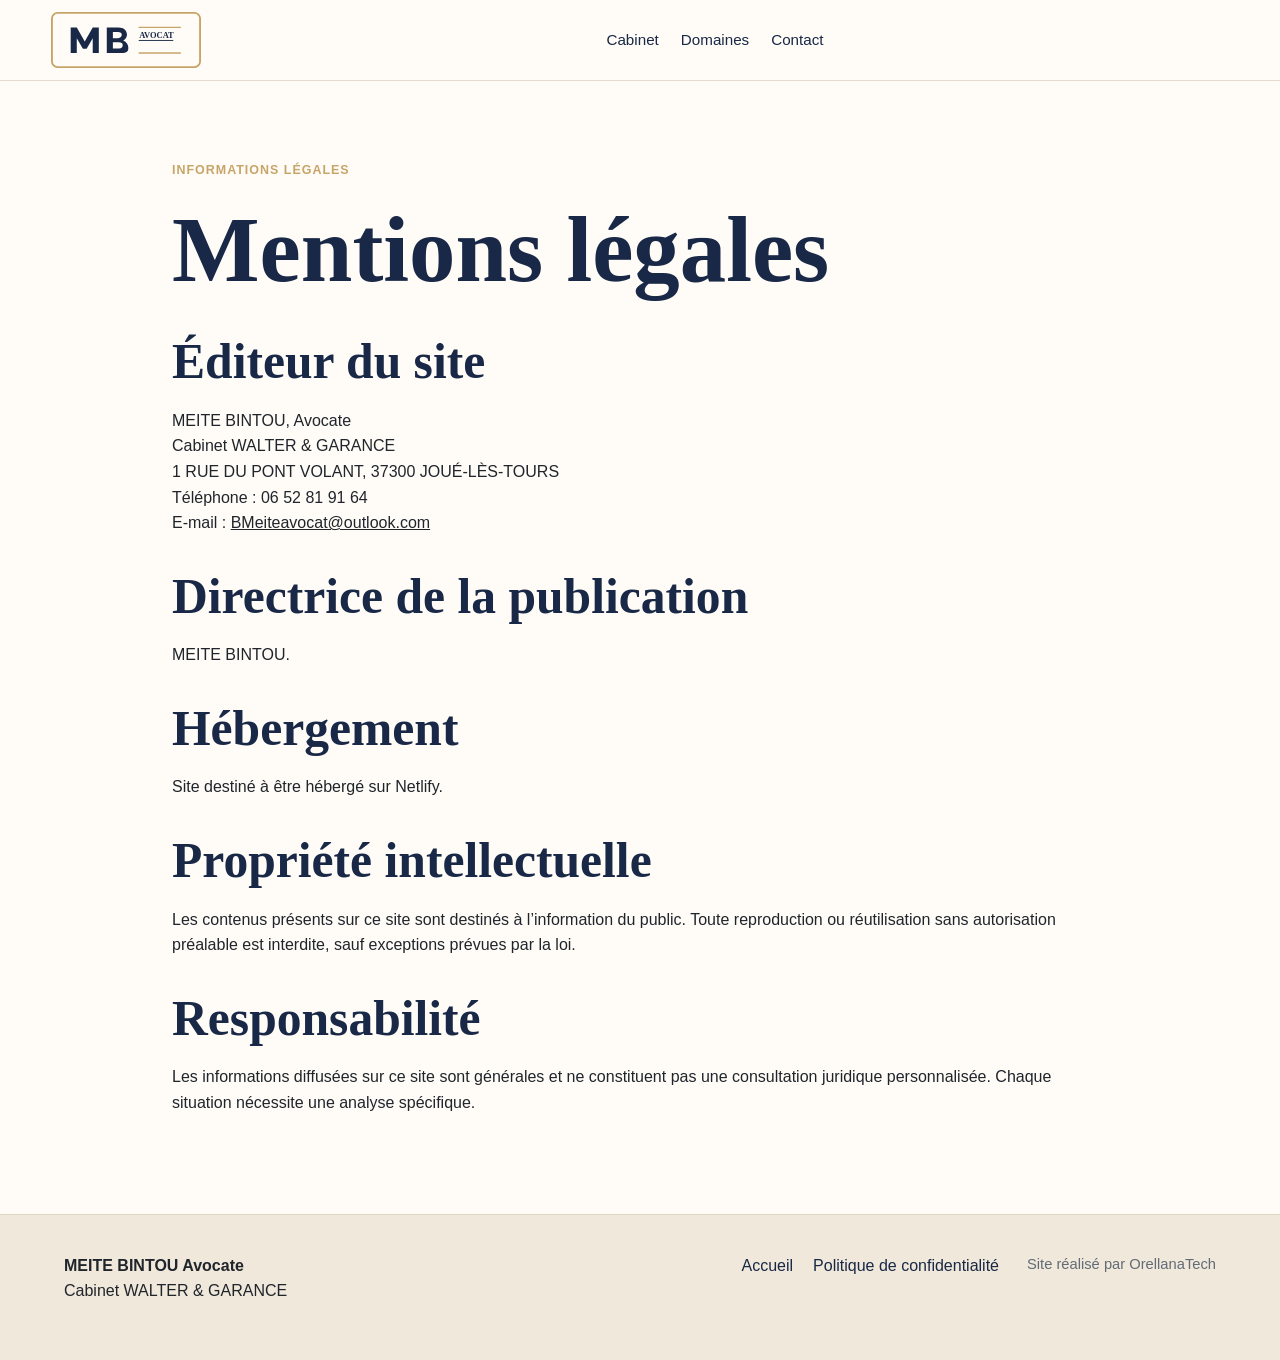
==== mentions-legales.html @ affeeea2 "Create static law office website" ====
<!doctype html>
<html lang="fr">
  <head>
    <meta charset="utf-8">
    <meta name="viewport" content="width=device-width, initial-scale=1">
    <title>Mentions légales | MEITE BINTOU Avocate</title>
    <meta name="description" content="Mentions légales du site de MEITE BINTOU Avocate, cabinet WALTER & GARANCE à Joué-lès-Tours.">
    <link rel="icon" href="assets/logo.svg" type="image/svg+xml">
    <link rel="stylesheet" href="style.css">
  </head>
  <body>
    <header class="site-header">
      <a class="brand" href="index.html"><img src="assets/logo.svg" alt="Logo MB Avocat"></a>
      <nav class="nav legal-nav" aria-label="Navigation">
        <a href="index.html#cabinet">Cabinet</a>
        <a href="index.html#domaines">Domaines</a>
        <a href="index.html#contact">Contact</a>
      </nav>
    </header>
    <main class="legal-page">
      <p class="eyebrow">Informations légales</p>
      <h1>Mentions légales</h1>
      <section>
        <h2>Éditeur du site</h2>
        <p>MEITE BINTOU, Avocate<br>Cabinet WALTER & GARANCE<br>1 RUE DU PONT VOLANT, 37300 JOUÉ-LÈS-TOURS<br>Téléphone : 06 52 81 91 64<br>E-mail : <a href="mailto:BMeiteavocat@outlook.com">BMeiteavocat@outlook.com</a></p>
        <!-- À compléter : barreau d'inscription, numéro SIRET, numéro TVA intracommunautaire si applicables et fournis. -->
      </section>
      <section>
        <h2>Directrice de la publication</h2>
        <p>MEITE BINTOU.</p>
      </section>
      <section>
        <h2>Hébergement</h2>
        <p>Site destiné à être hébergé sur Netlify.</p>
        <!-- À compléter après publication : dénomination complète et adresse de l'hébergeur si nécessaire. -->
      </section>
      <section>
        <h2>Propriété intellectuelle</h2>
        <p>Les contenus présents sur ce site sont destinés à l’information du public. Toute reproduction ou réutilisation sans autorisation préalable est interdite, sauf exceptions prévues par la loi.</p>
      </section>
      <section>
        <h2>Responsabilité</h2>
        <p>Les informations diffusées sur ce site sont générales et ne constituent pas une consultation juridique personnalisée. Chaque situation nécessite une analyse spécifique.</p>
      </section>
    </main>
    <footer class="site-footer">
      <p><strong>MEITE BINTOU Avocate</strong><br>Cabinet WALTER & GARANCE</p>
      <nav><a href="index.html">Accueil</a><a href="politique-confidentialite.html">Politique de confidentialité</a></nav>
      <p class="credit">Site réalisé par OrellanaTech</p>
    </footer>
  </body>
</html>
---- style.css ----
:root {
  --navy: #182846;
  --navy-soft: #23375d;
  --gold: #c7a568;
  --gold-soft: #eadfca;
  --paper: #fffcf7;
  --cream: #f4efe6;
  --ink: #20252c;
  --muted: #626b76;
  --line: #ded4c2;
  --white: #ffffff;
  --shadow: 0 18px 50px rgba(24, 40, 70, 0.12);
}

* { box-sizing: border-box; }
html { scroll-behavior: smooth; }
body {
  margin: 0;
  background: var(--paper);
  color: var(--ink);
  font-family: Arial, Helvetica, sans-serif;
  line-height: 1.6;
}

img { max-width: 100%; display: block; }
a { color: inherit; }
h1, h2, h3 {
  color: var(--navy);
  font-family: Georgia, "Times New Roman", serif;
  line-height: 1.1;
  margin: 0 0 18px;
  letter-spacing: 0;
}
h1 { font-size: clamp(2.8rem, 8vw, 5.8rem); }
h1 span { font-size: clamp(2rem, 5vw, 3.5rem); color: var(--gold); }
h2 { font-size: clamp(2rem, 4vw, 3.1rem); }
h3 { font-size: 1.25rem; }
p { margin: 0 0 18px; }

.skip-link, .sr-only {
  position: absolute;
  width: 1px;
  height: 1px;
  overflow: hidden;
  clip: rect(0 0 0 0);
}
.skip-link:focus {
  width: auto;
  height: auto;
  clip: auto;
  z-index: 20;
  padding: 10px 14px;
  background: var(--navy);
  color: var(--white);
}

.site-header {
  position: sticky;
  top: 0;
  z-index: 10;
  display: grid;
  grid-template-columns: auto 1fr auto;
  align-items: center;
  gap: 24px;
  padding: 12px clamp(18px, 4vw, 56px);
  background: rgba(255, 252, 247, 0.94);
  border-bottom: 1px solid rgba(222, 212, 194, 0.8);
  backdrop-filter: blur(14px);
}
.brand img { width: 150px; }
.nav {
  display: flex;
  justify-content: center;
  gap: 22px;
  font-size: 0.95rem;
}
.nav a, .site-footer a {
  text-decoration: none;
  color: var(--navy);
}
.nav a:hover, .site-footer a:hover { color: var(--gold); }
.nav-toggle { display: none; }

.btn {
  display: inline-flex;
  align-items: center;
  justify-content: center;
  min-height: 46px;
  padding: 12px 20px;
  border: 1px solid var(--navy);
  border-radius: 6px;
  background: var(--navy);
  color: var(--white);
  font-weight: 700;
  text-decoration: none;
  cursor: pointer;
  transition: transform 180ms ease, background 180ms ease, border-color 180ms ease;
}
.btn:hover { transform: translateY(-2px); background: var(--navy-soft); }
.btn-small { min-height: 40px; padding: 9px 14px; font-size: 0.9rem; }
.btn-secondary { background: var(--gold); border-color: var(--gold); color: var(--navy); }
.btn-secondary:hover { background: #d2b77e; }
.btn-ghost { background: transparent; color: var(--navy); border-color: var(--line); }
.btn-ghost:hover { background: var(--cream); }

.section {
  padding: clamp(72px, 9vw, 120px) clamp(20px, 5vw, 72px);
}
.hero {
  min-height: calc(100vh - 76px);
  display: grid;
  grid-template-columns: minmax(0, 1.04fr) minmax(320px, 0.8fr);
  gap: clamp(34px, 6vw, 80px);
  align-items: center;
}
.eyebrow {
  color: var(--gold);
  font-weight: 800;
  letter-spacing: 0.08em;
  text-transform: uppercase;
  font-size: 0.78rem;
}
.lead {
  max-width: 720px;
  color: var(--navy);
  font-size: clamp(1.25rem, 2vw, 1.7rem);
}
blockquote {
  margin: 28px 0;
  padding-left: 22px;
  border-left: 4px solid var(--gold);
  color: var(--navy);
  font-family: Georgia, "Times New Roman", serif;
  font-size: clamp(1.25rem, 2vw, 1.65rem);
}
.hero-actions, .contact-actions {
  display: flex;
  flex-wrap: wrap;
  gap: 12px;
}
.portrait-panel {
  min-height: 520px;
  border: 1px solid var(--line);
  border-radius: 8px;
  overflow: hidden;
  background: linear-gradient(135deg, var(--cream), var(--white));
  box-shadow: var(--shadow);
  position: relative;
}
.portrait-panel img {
  width: 100%;
  height: 100%;
  min-height: 520px;
  object-fit: cover;
}
.portrait-placeholder {
  display: none;
  position: absolute;
  inset: 0;
  place-content: center;
  text-align: center;
  padding: 28px;
}
.portrait-panel.is-placeholder .portrait-placeholder { display: grid; }
.portrait-placeholder span {
  width: 116px;
  height: 116px;
  margin: 0 auto 20px;
  display: grid;
  place-items: center;
  border: 2px solid var(--gold);
  border-radius: 50%;
  color: var(--navy);
  font-family: Georgia, "Times New Roman", serif;
  font-size: 2.4rem;
  font-weight: 700;
}

.split, .contact-layout {
  display: grid;
  grid-template-columns: minmax(0, 0.85fr) minmax(320px, 1fr);
  gap: clamp(36px, 6vw, 80px);
  align-items: start;
}
.diplomas, .values-grid article, .practice-grid article, .contact-card {
  border: 1px solid var(--line);
  border-radius: 8px;
  background: var(--white);
  box-shadow: 0 12px 34px rgba(24, 40, 70, 0.07);
}
.diplomas { padding: 22px; margin-top: 28px; }
.diplomas ul { margin: 0; padding-left: 20px; }
.values-grid {
  display: grid;
  grid-template-columns: repeat(2, minmax(0, 1fr));
  gap: 16px;
}
.values-grid article, .practice-grid article { padding: 24px; }
.values-grid p, .practice-grid p { color: var(--muted); margin-bottom: 0; }
.section-muted { background: var(--cream); }
.section-heading {
  max-width: 820px;
  margin-bottom: 34px;
}
.practice-grid {
  display: grid;
  grid-template-columns: repeat(3, minmax(0, 1fr));
  gap: 18px;
}
.practice-grid article {
  border-top: 4px solid var(--gold);
}

.info-band {
  display: grid;
  grid-template-columns: minmax(0, 1fr) minmax(300px, 0.9fr);
  gap: 36px;
  align-items: center;
  background: var(--navy);
  color: var(--white);
}
.info-band h2, .info-band .eyebrow { color: var(--white); }
.info-band p { color: #e8edf6; }
.facts {
  display: grid;
  grid-template-columns: repeat(3, minmax(0, 1fr));
  gap: 14px;
}
.facts div {
  padding: 18px;
  border: 1px solid rgba(255, 255, 255, 0.25);
  border-radius: 8px;
  background: rgba(255, 255, 255, 0.06);
}
.facts span { display: block; color: var(--gold-soft); font-size: 0.85rem; }
.facts strong { display: block; margin-top: 6px; font-size: 1.08rem; }

.appointment { background: var(--paper); }
.contact-form {
  display: grid;
  gap: 16px;
}
.form-row {
  display: grid;
  grid-template-columns: repeat(2, minmax(0, 1fr));
  gap: 16px;
}
label {
  display: grid;
  gap: 7px;
  color: var(--navy);
  font-weight: 700;
}
input, select, textarea {
  width: 100%;
  border: 1px solid var(--line);
  border-radius: 6px;
  padding: 13px 14px;
  background: var(--white);
  color: var(--ink);
  font: inherit;
}
input:focus, select:focus, textarea:focus {
  outline: 3px solid rgba(199, 165, 104, 0.32);
  border-color: var(--gold);
}
.rgpd {
  grid-template-columns: auto 1fr;
  align-items: start;
  font-weight: 400;
  color: var(--ink);
}
.rgpd input { width: auto; margin-top: 5px; }
.hidden { display: none; }
.contact-card {
  padding: 28px;
  position: sticky;
  top: 104px;
}
.contact-card img { width: 180px; margin-bottom: 22px; }
.contact-card a { color: var(--navy); }
.map-frame {
  margin-top: 22px;
  border: 1px solid var(--line);
  border-radius: 8px;
  overflow: hidden;
  aspect-ratio: 4 / 3;
}
.map-frame iframe { width: 100%; height: 100%; border: 0; }

.site-footer {
  display: grid;
  grid-template-columns: 1fr auto auto;
  gap: 28px;
  align-items: start;
  padding: 38px clamp(20px, 5vw, 72px);
  background: #f0e8da;
  border-top: 1px solid var(--line);
}
.site-footer nav {
  display: flex;
  flex-wrap: wrap;
  gap: 14px 20px;
}
.credit { color: var(--muted); font-size: 0.92rem; }

.legal-page, .card-page {
  max-width: 980px;
  margin: 0 auto;
  padding: 80px 22px;
}
.legal-page section { margin-top: 34px; }
.business-card {
  width: min(100%, 880px);
  aspect-ratio: 1.75 / 1;
  margin: 30px auto;
  padding: clamp(24px, 5vw, 56px);
  display: grid;
  grid-template-columns: 1fr 1fr;
  gap: 28px;
  align-items: center;
  border: 1px solid var(--gold);
  border-radius: 8px;
  background: var(--white);
  box-shadow: var(--shadow);
}
.business-card img { width: 210px; }
.business-card .name { font-size: clamp(2rem, 5vw, 3.7rem); }
.print-actions { text-align: center; }

@media (max-width: 980px) {
  .site-header { grid-template-columns: auto auto; }
  .site-header > .btn-small { display: none; }
  .nav-toggle {
    display: grid;
    gap: 5px;
    justify-self: end;
    width: 42px;
    height: 42px;
    border: 1px solid var(--line);
    border-radius: 6px;
    background: var(--white);
    place-content: center;
  }
  .nav-toggle span:not(.sr-only) {
    width: 22px;
    height: 2px;
    background: var(--navy);
  }
  .nav {
    display: none;
    grid-column: 1 / -1;
    padding: 12px 0 6px;
    justify-content: start;
    flex-direction: column;
  }
  .nav.is-open { display: flex; }
  .legal-nav {
    display: flex;
    grid-column: 1 / -1;
    justify-content: start;
    flex-direction: row;
    flex-wrap: wrap;
  }
  .hero, .split, .contact-layout, .info-band {
    grid-template-columns: 1fr;
  }
  .practice-grid { grid-template-columns: repeat(2, minmax(0, 1fr)); }
  .contact-card { position: static; }
}

@media (max-width: 640px) {
  .section { padding: 62px 18px; }
  .brand img { width: 132px; }
  .hero { min-height: auto; }
  .hero-actions .btn, .contact-actions .btn { width: 100%; }
  .portrait-panel, .portrait-panel img { min-height: 360px; }
  .values-grid, .practice-grid, .facts, .form-row, .site-footer, .business-card {
    grid-template-columns: 1fr;
  }
  .business-card { aspect-ratio: auto; }
}

@media print {
  body { background: var(--white); }
  .site-header, .site-footer, .print-actions { display: none; }
  .card-page { padding: 0; }
  .business-card { box-shadow: none; margin: 0; width: 100%; }
}
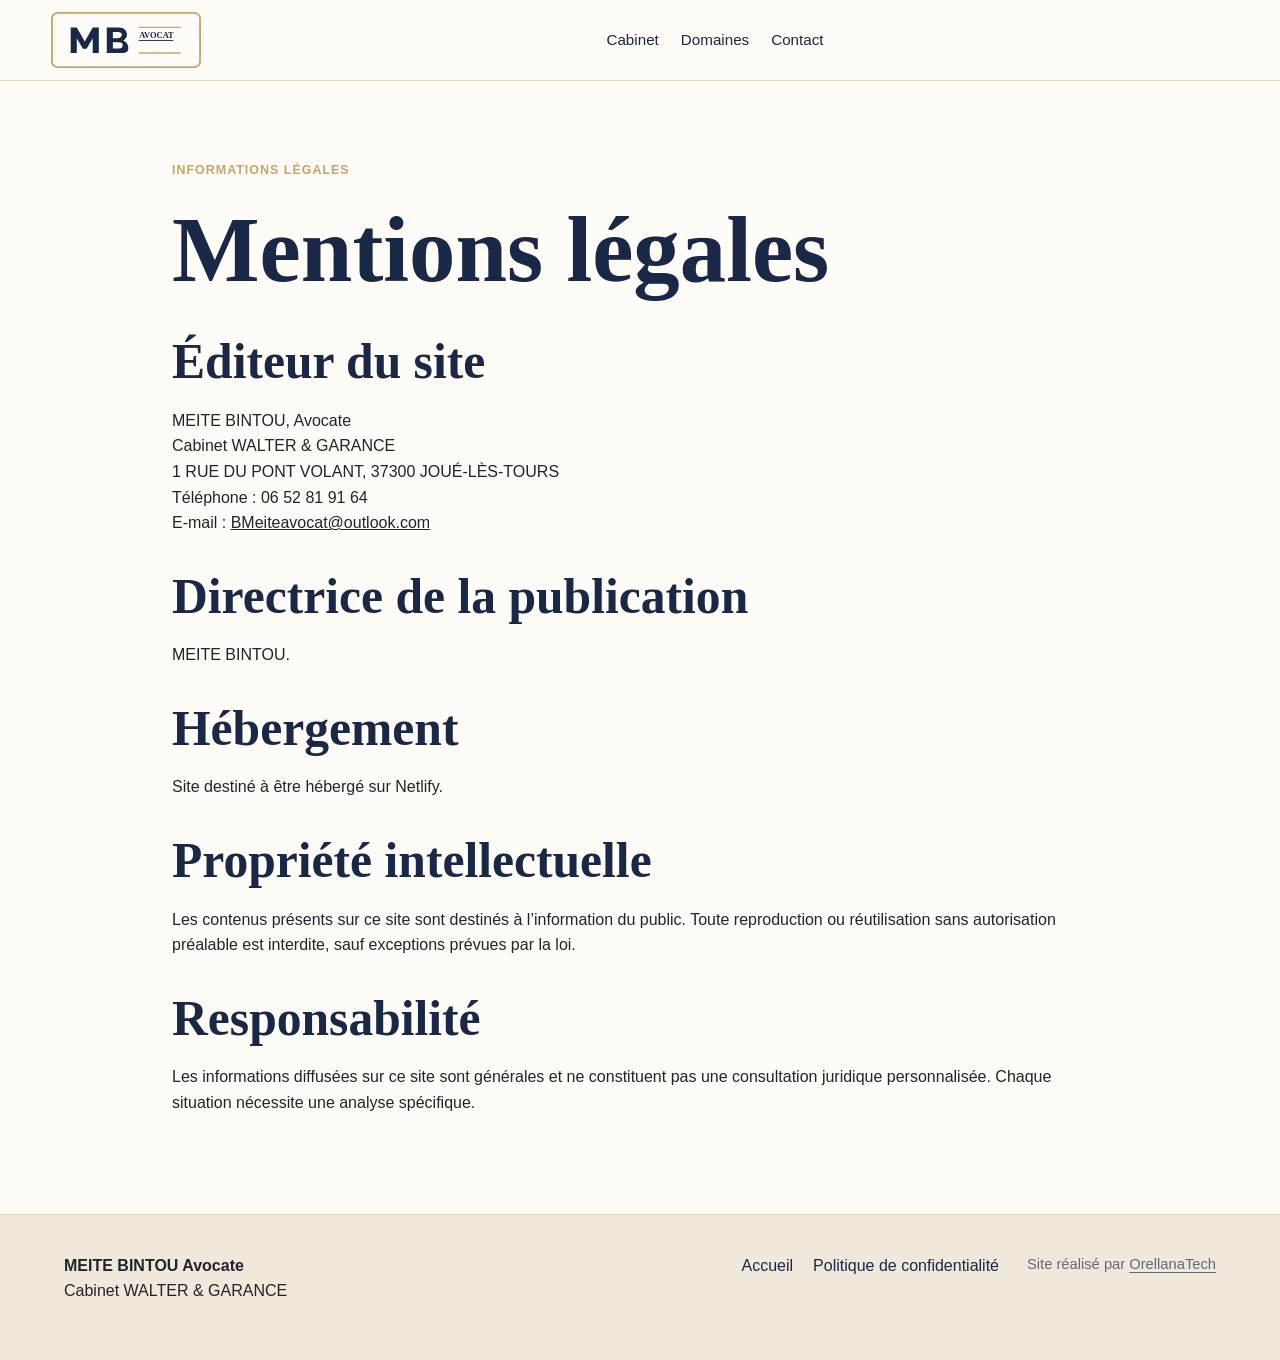
==== commit 72c407a1: "Link OrellanaTech footer credit" ====
--- a/mentions-legales.html
+++ b/mentions-legales.html
@@ -46,7 +46,7 @@
     <footer class="site-footer">
       <p><strong>MEITE BINTOU Avocate</strong><br>Cabinet WALTER & GARANCE</p>
       <nav><a href="index.html">Accueil</a><a href="politique-confidentialite.html">Politique de confidentialité</a></nav>
-      <p class="credit">Site réalisé par OrellanaTech</p>
+      <p class="credit">Site réalisé par <a href="https://orellanatech38.netlify.app/" target="_blank" rel="noopener">OrellanaTech</a></p>
     </footer>
   </body>
 </html>
--- a/style.css
+++ b/style.css
@@ -14,6 +14,7 @@
 
 * { box-sizing: border-box; }
 html { scroll-behavior: smooth; }
+[id] { scroll-margin-top: 24px; }
 body {
   margin: 0;
   background: var(--paper);
@@ -235,30 +236,62 @@
 .facts span { display: block; color: var(--gold-soft); font-size: 0.85rem; }
 .facts strong { display: block; margin-top: 6px; font-size: 1.08rem; }
 
-.appointment { background: var(--paper); }
+.appointment {
+  background: var(--paper);
+  padding-top: clamp(38px, 5vw, 62px);
+  padding-bottom: clamp(42px, 5vw, 70px);
+}
+.appointment .section-heading {
+  max-width: 980px;
+  margin-bottom: 20px;
+}
+.appointment h2 {
+  font-size: clamp(1.85rem, 4vw, 3.15rem);
+  margin-bottom: 12px;
+}
+.appointment .section-heading p:last-child {
+  margin-bottom: 0;
+}
+.form-panel {
+  width: 100%;
+  padding: clamp(12px, 2vw, 20px);
+  border: 1px solid var(--line);
+  border-radius: 8px;
+  background: var(--white);
+  box-shadow: 0 12px 34px rgba(24, 40, 70, 0.08);
+}
 .contact-form {
   display: grid;
-  gap: 16px;
+  gap: 8px;
+}
+.contact-form .btn {
+  min-height: 38px;
+  padding: 8px 14px;
 }
 .form-row {
   display: grid;
   grid-template-columns: repeat(2, minmax(0, 1fr));
-  gap: 16px;
+  gap: 12px;
 }
 label {
   display: grid;
-  gap: 7px;
-  color: var(--navy);
+  gap: 3px;
+  color: var(--navy);
+  font-size: 0.88rem;
   font-weight: 700;
 }
 input, select, textarea {
   width: 100%;
   border: 1px solid var(--line);
   border-radius: 6px;
-  padding: 13px 14px;
+  min-height: 36px;
+  padding: 6px 10px;
   background: var(--white);
   color: var(--ink);
   font: inherit;
+}
+textarea {
+  min-height: 76px;
 }
 input:focus, select:focus, textarea:focus {
   outline: 3px solid rgba(199, 165, 104, 0.32);
@@ -268,14 +301,13 @@
   grid-template-columns: auto 1fr;
   align-items: start;
   font-weight: 400;
+  font-size: 0.86rem;
   color: var(--ink);
 }
 .rgpd input { width: auto; margin-top: 5px; }
 .hidden { display: none; }
 .contact-card {
   padding: 28px;
-  position: sticky;
-  top: 104px;
 }
 .contact-card img { width: 180px; margin-bottom: 22px; }
 .contact-card a { color: var(--navy); }
@@ -303,6 +335,35 @@
   gap: 14px 20px;
 }
 .credit { color: var(--muted); font-size: 0.92rem; }
+.credit a {
+  color: inherit;
+  text-decoration: underline;
+  text-underline-offset: 3px;
+}
+.credit a:hover {
+  color: var(--navy);
+}
+
+.copy-toast {
+  position: fixed;
+  left: 50%;
+  bottom: 22px;
+  z-index: 30;
+  transform: translate(-50%, 18px);
+  padding: 12px 18px;
+  border-radius: 6px;
+  background: var(--navy);
+  color: var(--white);
+  font-weight: 700;
+  box-shadow: var(--shadow);
+  opacity: 0;
+  pointer-events: none;
+  transition: opacity 180ms ease, transform 180ms ease;
+}
+.copy-toast.is-visible {
+  opacity: 1;
+  transform: translate(-50%, 0);
+}
 
 .legal-page, .card-page {
   max-width: 980px;
